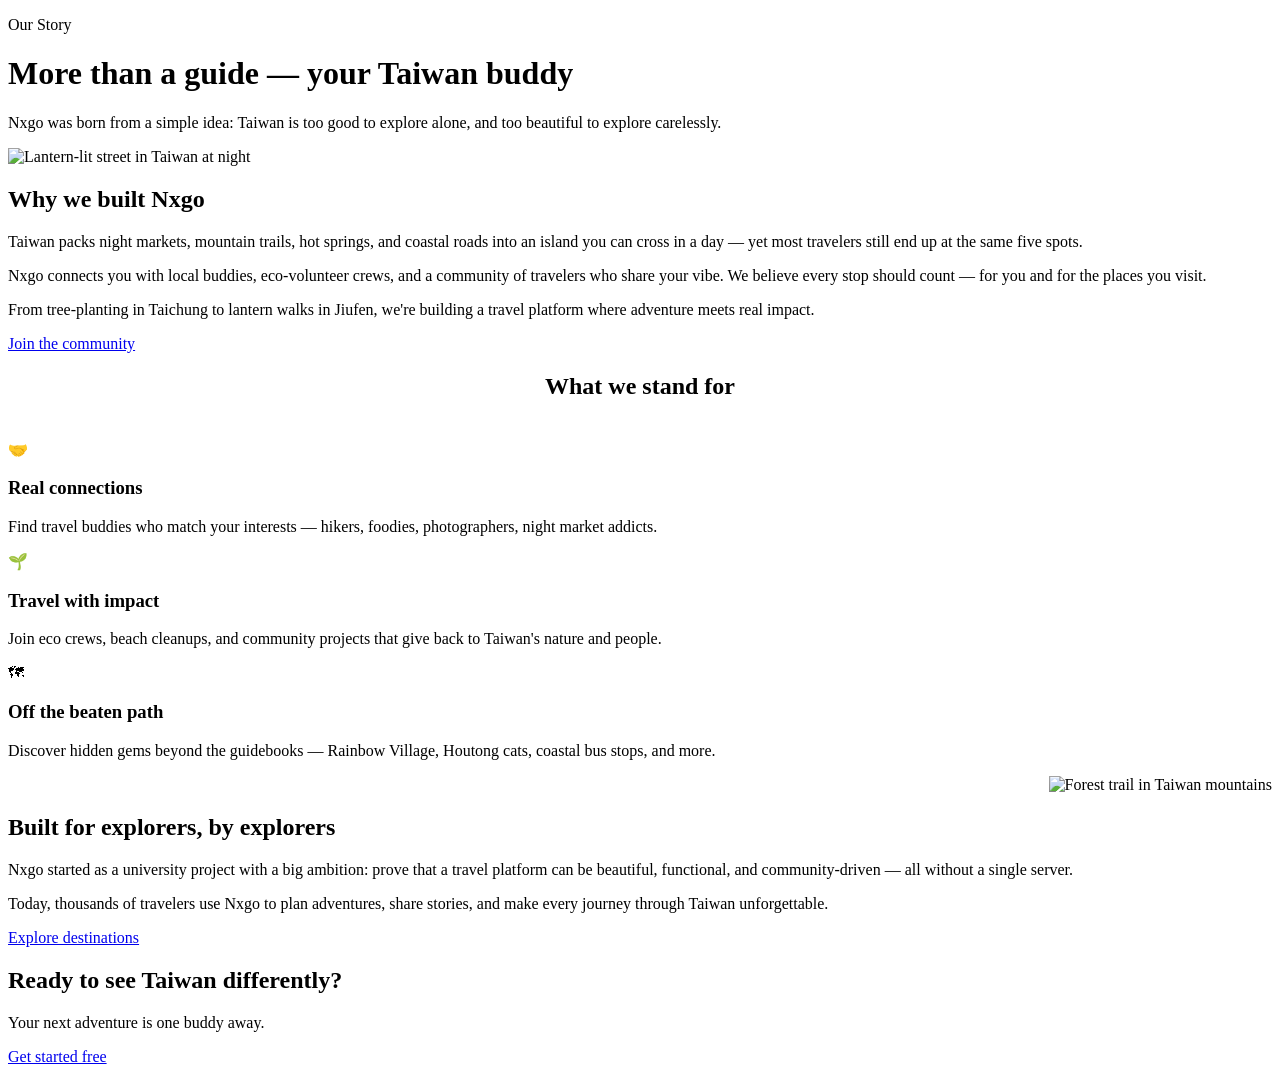
==== about.html @ ff52150d "Add files via upload" ====
<!DOCTYPE html>
<html lang="en">
<head>
  <meta charset="UTF-8">
  <meta name="viewport" content="width=device-width, initial-scale=1.0">
  <title>About — Nxgo</title>
  <link rel="preconnect" href="https://fonts.googleapis.com">
  <link rel="preconnect" href="https://fonts.gstatic.com" crossorigin>
  <link href="https://fonts.googleapis.com/css2?family=Outfit:wght@400;600;700;800&display=swap" rel="stylesheet">
  <link rel="preconnect" href="https://images.unsplash.com">
  <link rel="stylesheet" href="css/style.css">
</head>
<body data-page="about" class="info-page">

  <nav id="navbar"></nav>

  <header class="info-hero about-hero">
    <p class="info-eyebrow">Our Story</p>
    <h1>More than a guide — <span class="accent-gold">your Taiwan buddy</span></h1>
    <p>Nxgo was born from a simple idea: Taiwan is too good to explore alone, and too beautiful to explore carelessly.</p>
  </header>

  <div class="info-body">
    <div class="about-grid">
      <img src="https://images.unsplash.com/photo-1548919973-5cef591cdbc9?auto=format&fit=crop&w=800&q=75" alt="Lantern-lit street in Taiwan at night" loading="lazy" decoding="async">
      <div class="about-text">
        <h2>Why we built Nxgo</h2>
        <p>Taiwan packs night markets, mountain trails, hot springs, and coastal roads into an island you can cross in a day — yet most travelers still end up at the same five spots.</p>
        <p>Nxgo connects you with local buddies, eco-volunteer crews, and a community of travelers who share your vibe. We believe every stop should count — for you and for the places you visit.</p>
        <p>From tree-planting in Taichung to lantern walks in Jiufen, we're building a travel platform where adventure meets real impact.</p>
        <a href="register.html" class="btn btn-teal" style="margin-top:8px">Join the community</a>
      </div>
    </div>

    <h2 class="section-title" style="text-align:center;margin-bottom:40px">What we stand for</h2>
    <div class="values-row">
      <div class="value-card">
        <div class="value-icon">🤝</div>
        <h3>Real connections</h3>
        <p>Find travel buddies who match your interests — hikers, foodies, photographers, night market addicts.</p>
      </div>
      <div class="value-card">
        <div class="value-icon">🌱</div>
        <h3>Travel with impact</h3>
        <p>Join eco crews, beach cleanups, and community projects that give back to Taiwan's nature and people.</p>
      </div>
      <div class="value-card">
        <div class="value-icon">🗺</div>
        <h3>Off the beaten path</h3>
        <p>Discover hidden gems beyond the guidebooks — Rainbow Village, Houtong cats, coastal bus stops, and more.</p>
      </div>
    </div>

    <div class="about-grid" style="direction:rtl">
      <img src="https://images.unsplash.com/photo-1441974231531-c6227db76b6e?auto=format&fit=crop&w=800&q=75" alt="Forest trail in Taiwan mountains" loading="lazy" decoding="async" style="direction:ltr">
      <div class="about-text" style="direction:ltr">
        <h2>Built for explorers, by explorers</h2>
        <p>Nxgo started as a university project with a big ambition: prove that a travel platform can be beautiful, functional, and community-driven — all without a single server.</p>
        <p>Today, thousands of travelers use Nxgo to plan adventures, share stories, and make every journey through Taiwan unforgettable.</p>
        <a href="destinations.html" class="btn btn-gold btn-sm">Explore destinations</a>
      </div>
    </div>

    <div class="info-cta">
      <h2>Ready to see Taiwan differently?</h2>
      <p>Your next adventure is one buddy away.</p>
      <a href="register.html" class="btn btn-teal">Get started free</a>
    </div>
  </div>

  <footer id="footer"></footer>

  <script src="js/packages-extra.js"></script>
  <script src="js/seed.js"></script>
  <script src="js/images.js"></script>
  <script src="js/migrate.js"></script>
  <script src="js/data.js"></script>
  <script src="js/auth.js"></script>
  <script src="js/engage.js"></script>
  <script src="js/app.js"></script>
  <script>document.addEventListener('DOMContentLoaded', () => NxgoApp.initPage('about', 'about'));</script>
</body>
</html>
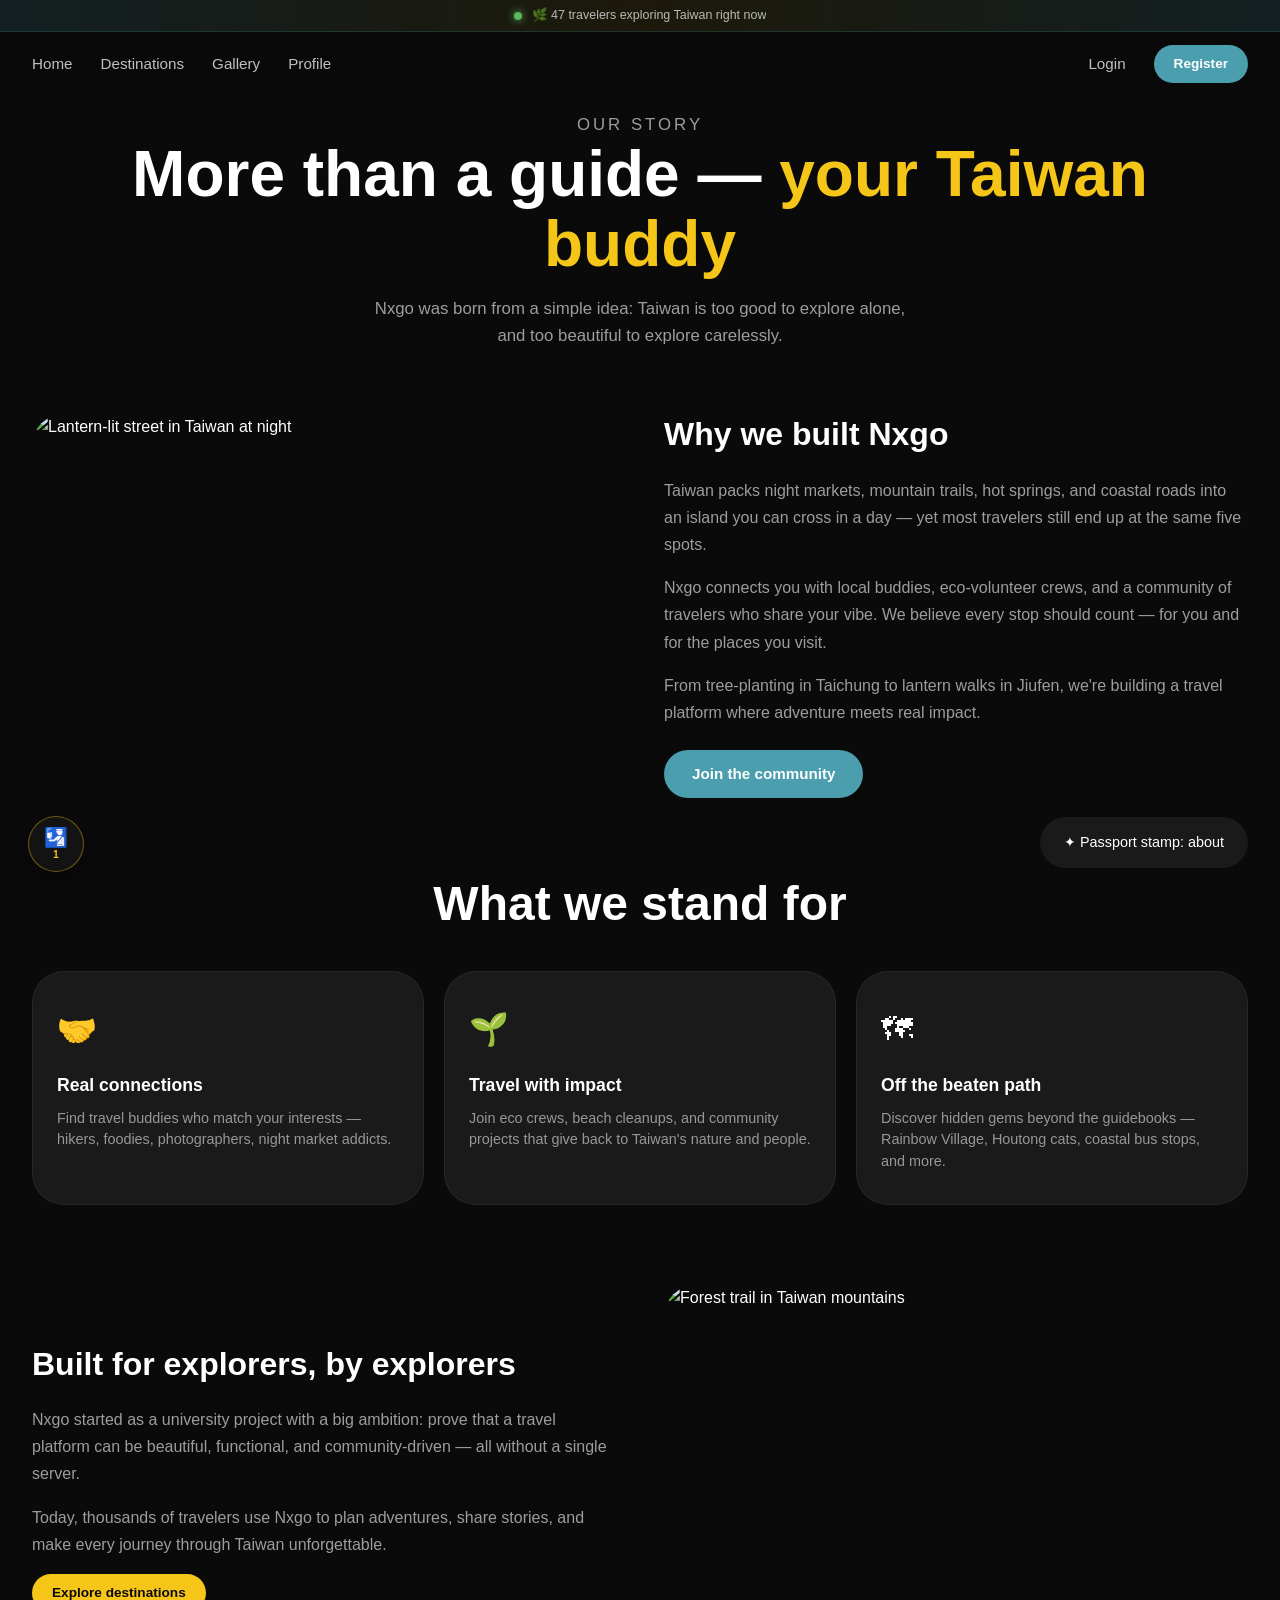
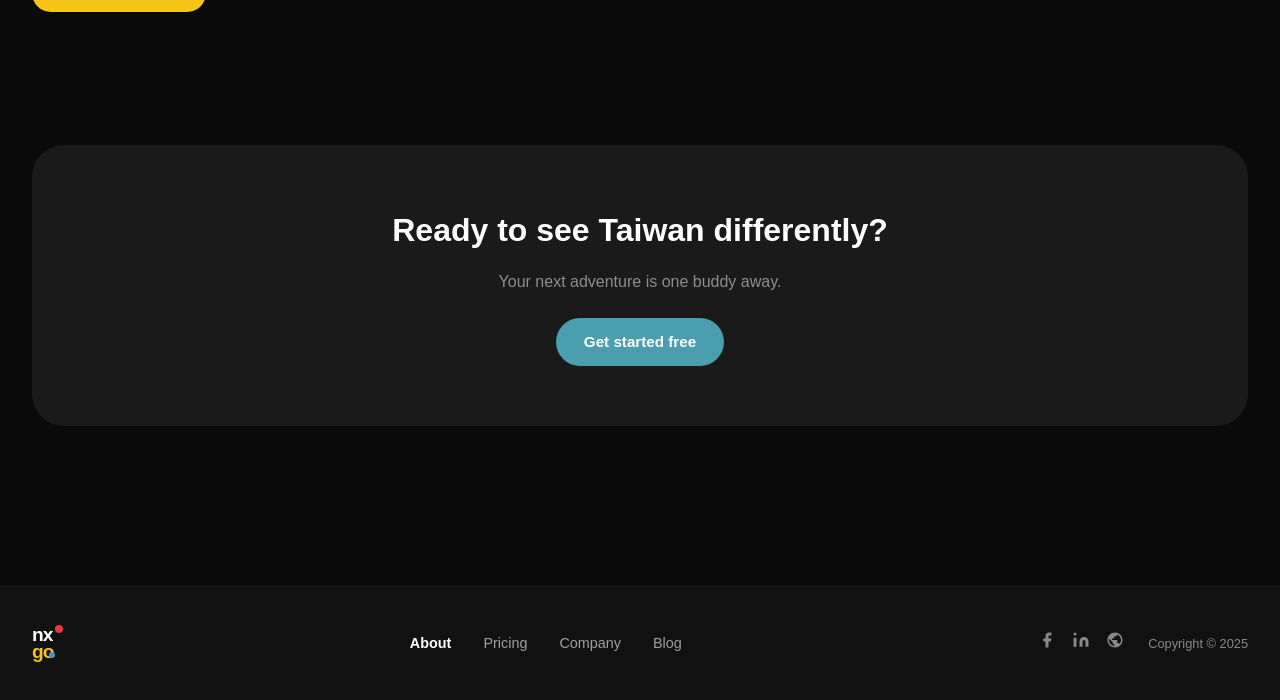
==== commit 22313d58: "Update about.html" ====
--- a/about.html
+++ b/about.html
@@ -8,7 +8,7 @@
   <link rel="preconnect" href="https://fonts.gstatic.com" crossorigin>
   <link href="https://fonts.googleapis.com/css2?family=Outfit:wght@400;600;700;800&display=swap" rel="stylesheet">
   <link rel="preconnect" href="https://images.unsplash.com">
-  <link rel="stylesheet" href="css/style.css">
+  <link rel="stylesheet" href="style.css">
 </head>
 <body data-page="about" class="info-page">
 
@@ -70,14 +70,14 @@
 
   <footer id="footer"></footer>
 
-  <script src="js/packages-extra.js"></script>
-  <script src="js/seed.js"></script>
-  <script src="js/images.js"></script>
-  <script src="js/migrate.js"></script>
-  <script src="js/data.js"></script>
-  <script src="js/auth.js"></script>
-  <script src="js/engage.js"></script>
-  <script src="js/app.js"></script>
+  <script src="packages-extra.js"></script>
+  <script src="seed.js"></script>
+  <script src="images.js"></script>
+  <script src="migrate.js"></script>
+  <script src="data.js"></script>
+  <script src="auth.js"></script>
+  <script src="engage.js"></script>
+  <script src="app.js"></script>
   <script>document.addEventListener('DOMContentLoaded', () => NxgoApp.initPage('about', 'about'));</script>
 </body>
 </html>
--- a/style.css
+++ b/style.css
@@ -0,0 +1,1703 @@
+/* ============================================================
+   Nxgo — "Your Taiwan Buddy" — Global Styles
+   ============================================================ */
+
+*, *::before, *::after { box-sizing: border-box; margin: 0; padding: 0; }
+
+:root {
+  --black: #0a0a0a;
+  --dark: #111111;
+  --dark-card: #1a1a1a;
+  --dark-card-2: #222222;
+  --grey: #d9d9d9;
+  --grey-text: #555;
+  --white: #ffffff;
+  --teal: #4a9ead;
+  --teal-dark: #3a7d8c;
+  --teal-light: #6bb8c7;
+  --gold: #f5c518;
+  --gold-bright: #ffd700;
+  --red: #e63946;
+  --blue-dot: #4a90d9;
+  --radius-pill: 999px;
+  --radius-card: 32px;
+  --radius-img: 28px;
+  --font: 'Outfit', sans-serif;
+  --nav-h: 64px;
+  --transition: 0.3s cubic-bezier(0.4, 0, 0.2, 1);
+}
+
+html { scroll-behavior: smooth; }
+body { font-family: var(--font); background: var(--black); color: var(--white); line-height: 1.6; overflow-x: hidden; }
+a { color: inherit; text-decoration: none; }
+img { display: block; max-width: 100%; height: auto; }
+button, input, select, textarea { font-family: var(--font); }
+
+/* Logo */
+.nxgo-logo { display: inline-flex; flex-direction: column; line-height: 0.85; font-weight: 800; letter-spacing: -1px; }
+.logo-nx { font-size: 1.6rem; color: var(--white); position: relative; }
+.logo-go { font-size: 1.6rem; color: var(--gold); position: relative; }
+.logo-dot-red { display: inline-block; width: 8px; height: 8px; background: var(--red); border-radius: 50%; position: absolute; top: -2px; right: -10px; }
+.logo-dot-blue { display: inline-block; width: 6px; height: 6px; background: var(--blue-dot); border-radius: 50%; position: absolute; bottom: 2px; right: -2px; }
+.nxgo-logo.hero-logo .logo-nx, .nxgo-logo.hero-logo .logo-go { font-size: 3rem; }
+.nxgo-logo.footer-logo .logo-nx, .nxgo-logo.footer-logo .logo-go { font-size: 1.2rem; }
+
+/* Buttons */
+.btn { display: inline-flex; align-items: center; justify-content: center; gap: 8px; padding: 12px 28px; border: none; border-radius: var(--radius-pill); font-weight: 600; font-size: 0.95rem; cursor: pointer; transition: transform var(--transition), opacity var(--transition), background var(--transition); }
+.btn:hover { transform: translateY(-2px); }
+.btn-teal { background: var(--teal); color: var(--white); }
+.btn-teal:hover { background: var(--teal-light); }
+.btn-white { background: var(--white); color: var(--teal-dark); }
+.btn-gold { background: var(--gold); color: var(--black); }
+.btn-red { background: var(--red); color: var(--white); }
+.btn-ghost { background: transparent; color: var(--white); border: 1px solid rgba(255,255,255,0.3); }
+.btn-sm { padding: 8px 20px; font-size: 0.85rem; }
+.btn-danger { background: #c0392b; color: var(--white); padding: 6px 14px; font-size: 0.8rem; }
+
+/* Navbar */
+#navbar { position: fixed; top: 0; left: 0; right: 0; z-index: 1000; height: var(--nav-h); background: rgba(10,10,10,0.92); }
+@supports (backdrop-filter: blur(8px)) {
+  #navbar { background: rgba(10,10,10,0.75); backdrop-filter: blur(8px); }
+}
+.nav-inner { max-width: 1280px; margin: 0 auto; padding: 0 32px; height: 100%; display: flex; align-items: center; justify-content: space-between; }
+.nav-left, .nav-right { display: flex; align-items: center; gap: 28px; }
+.nav-link { font-size: 0.95rem; font-weight: 500; color: rgba(255,255,255,0.75); transition: color var(--transition); }
+.nav-link:hover, .nav-link.active { color: var(--white); font-weight: 600; }
+.nav-user { font-size: 0.85rem; color: var(--teal-light); }
+
+/* Footer */
+#footer { background: var(--dark); border-top: 1px solid rgba(255,255,255,0.06); padding: 40px 32px; margin-top: 80px; }
+.footer-inner { max-width: 1280px; margin: 0 auto; display: flex; align-items: center; justify-content: space-between; flex-wrap: wrap; gap: 24px; }
+.footer-links { display: flex; gap: 32px; }
+.footer-links a { font-size: 0.9rem; color: rgba(255,255,255,0.6); transition: color var(--transition); }
+.footer-links a:hover, .footer-links a.active { color: var(--white); }
+.footer-links a.active { font-weight: 600; }
+.footer-social { display: flex; align-items: center; gap: 16px; color: rgba(255,255,255,0.5); }
+.footer-copy { font-size: 0.8rem; margin-left: 8px; }
+
+.section { padding: 80px 32px; content-visibility: auto; contain-intrinsic-size: auto 500px; }
+.section-inner { max-width: 1280px; margin: 0 auto; }
+.section-title { font-size: clamp(2rem, 4vw, 3rem); font-weight: 800; line-height: 1.1; margin-bottom: 12px; }
+.section-sub { font-size: 1rem; color: rgba(255,255,255,0.55); margin-bottom: 40px; }
+.accent-gold { color: var(--gold); }
+.accent-teal { color: var(--teal); }
+
+.toast { position: fixed; bottom: 32px; right: 32px; padding: 14px 24px; border-radius: var(--radius-pill); background: var(--dark-card); color: var(--white); font-size: 0.9rem; z-index: 9999; opacity: 0; transform: translateY(20px); transition: all 0.4s ease; }
+.toast.show { opacity: 1; transform: translateY(0); }
+.toast-success { border-left: 4px solid #5cb85c; }
+.toast-error { border-left: 4px solid var(--red); }
+
+/* HOME */
+.hero-home { position: relative; min-height: 100vh; display: flex; flex-direction: column; align-items: center; justify-content: center; text-align: center; padding: calc(var(--nav-h) + 40px) 32px 80px; overflow: hidden; }
+.hero-home::before { content: ''; position: absolute; inset: 0; background: url('https://images.unsplash.com/photo-1528164344705-47542687000d?auto=format&fit=crop&w=1400&q=75') center/cover no-repeat; z-index: 0; }
+.hero-home::after { content: ''; position: absolute; inset: 0; background: linear-gradient(to bottom, rgba(0,0,0,0.5), rgba(0,0,0,0.75)); z-index: 1; }
+.hero-home > * { position: relative; z-index: 2; }
+.hero-home h1 { font-size: clamp(2.5rem, 6vw, 4.5rem); font-weight: 800; margin-bottom: 12px; }
+.hero-home .hero-tagline { font-size: 1rem; color: rgba(255,255,255,0.65); margin-bottom: 40px; max-width: 480px; }
+.search-bar { display: flex; align-items: center; background: var(--white); border-radius: var(--radius-pill); padding: 6px 6px 6px 24px; max-width: 520px; width: 100%; box-shadow: 0 8px 32px rgba(0,0,0,0.3); }
+.search-bar input { flex: 1; border: none; outline: none; font-size: 1rem; color: var(--black); background: transparent; }
+.search-bar button { background: var(--teal); color: var(--white); border: none; border-radius: var(--radius-pill); padding: 12px 20px; cursor: pointer; }
+
+.discovery-label { font-size: 0.75rem; text-transform: uppercase; letter-spacing: 2px; color: var(--teal-light); margin-bottom: 8px; }
+.discovery-grid { display: grid; grid-template-columns: repeat(4, 1fr); gap: 20px; }
+.discovery-card { background: var(--dark-card); border-radius: var(--radius-card); padding: 28px 24px; display: flex; flex-direction: column; gap: 16px; transition: transform var(--transition); cursor: pointer; position: relative; }
+.discovery-card:hover { transform: translateY(-4px); background: var(--dark-card-2); }
+.discovery-card .card-label { font-weight: 600; font-size: 0.95rem; }
+.discovery-card .card-arrow { position: absolute; top: 20px; right: 20px; opacity: 0.4; }
+
+.dest-grid { display: grid; grid-template-columns: repeat(12, 1fr); grid-auto-rows: 180px; gap: 16px; }
+.dest-card { position: relative; border-radius: var(--radius-img); overflow: hidden; cursor: pointer; transition: transform var(--transition); contain: layout style paint; }
+.dest-card:hover { transform: translateY(-4px); }
+.dest-card img { width: 100%; height: 100%; object-fit: cover; }
+.dest-card .dest-overlay { position: absolute; inset: 0; background: linear-gradient(to top, rgba(0,0,0,0.7), transparent 60%); display: flex; align-items: flex-end; padding: 20px; }
+.dest-card .dest-name { font-weight: 700; font-size: 1.1rem; }
+.dest-card:nth-child(1) { grid-column: span 3; grid-row: span 2; }
+.dest-card:nth-child(2) { grid-column: span 5; grid-row: span 1; }
+.dest-card:nth-child(3) { grid-column: span 4; grid-row: span 3; }
+.dest-card:nth-child(4) { grid-column: span 4; grid-row: span 1; }
+.dest-card:nth-child(5) { grid-column: span 3; grid-row: span 2; }
+.dest-card:nth-child(6) { grid-column: span 5; grid-row: span 2; }
+
+.interest-pills { display: flex; flex-wrap: wrap; gap: 12px; }
+.interest-pill { display: inline-flex; align-items: center; gap: 8px; padding: 10px 22px; background: var(--white); color: var(--black); border-radius: var(--radius-pill); font-size: 0.85rem; font-weight: 500; cursor: pointer; transition: transform var(--transition), background var(--transition); border: none; }
+.interest-pill:hover, .interest-pill.active { background: var(--gold); transform: translateY(-2px); }
+
+.cta-mid { text-align: center; }
+.cta-mid .cta-image { border-radius: var(--radius-card); overflow: hidden; position: relative; margin: 32px 0; }
+.cta-mid .cta-image img { width: 100%; height: 400px; object-fit: cover; }
+.cta-mid .cta-image .btn { position: absolute; top: 50%; left: 50%; transform: translate(-50%, -50%); }
+.cta-bottom { display: flex; align-items: center; justify-content: space-between; background: var(--dark-card); border-radius: var(--radius-card); padding: 48px 56px; gap: 32px; }
+
+/* DESTINATIONS */
+.hero-dest { position: relative; min-height: 70vh; display: flex; align-items: flex-end; padding: calc(var(--nav-h) + 40px) 32px 60px; }
+.hero-dest::before { content: ''; position: absolute; inset: 0; background: url('https://images.unsplash.com/photo-1542601906990-b4d3fb778b09?auto=format&fit=crop&w=1400&q=75') center/cover no-repeat; z-index: 0; }
+.hero-dest::after { content: ''; position: absolute; inset: 0; background: linear-gradient(to top, rgba(0,0,0,0.85), rgba(0,0,0,0.3)); z-index: 1; }
+.hero-dest-content { position: relative; z-index: 2; max-width: 1280px; margin: 0 auto; width: 100%; }
+.hero-dest h1 { font-size: clamp(2.5rem, 5vw, 4rem); font-weight: 800; line-height: 1.1; max-width: 700px; margin-bottom: 24px; }
+.hero-dest-actions { display: flex; gap: 20px; align-items: center; }
+
+.activity-row { display: grid; grid-template-columns: repeat(4, 1fr); gap: 16px; margin-top: -60px; position: relative; z-index: 3; padding: 0 32px; max-width: 1280px; margin-left: auto; margin-right: auto; }
+.activity-card { position: relative; border-radius: var(--radius-img); overflow: hidden; height: 320px; cursor: pointer; transition: transform var(--transition); }
+.activity-card:hover { transform: translateY(-6px); }
+.activity-card img { width: 100%; height: 100%; object-fit: cover; }
+.activity-card .activity-text { position: absolute; bottom: 0; left: 0; right: 0; padding: 24px 20px; background: linear-gradient(to top, rgba(0,0,0,0.85), transparent); }
+.activity-card .activity-text h3 { font-size: 1rem; font-weight: 700; margin-bottom: 6px; }
+.activity-card .activity-text p { font-size: 0.8rem; color: rgba(255,255,255,0.75); }
+
+.discovery-taichung { display: grid; grid-template-columns: 1fr 1.2fr; gap: 48px; align-items: center; }
+.location-pin { display: flex; align-items: center; gap: 8px; font-size: 0.85rem; color: rgba(255,255,255,0.6); margin-bottom: 8px; }
+.taichung-collage { position: relative; height: 420px; }
+.taichung-collage img { border-radius: var(--radius-img); object-fit: cover; position: absolute; }
+.taichung-collage .main-img { width: 55%; height: 100%; right: 0; top: 0; }
+.taichung-collage .side-1 { width: 38%; height: 48%; left: 0; top: 0; }
+.taichung-collage .side-2 { width: 38%; height: 48%; left: 0; bottom: 0; }
+
+.stats-section { display: grid; grid-template-columns: 1fr 1fr; gap: 48px; align-items: center; }
+.stats-image img { border-radius: var(--radius-card); width: 100%; height: 400px; object-fit: cover; }
+.stats-numbers { display: flex; gap: 48px; margin-bottom: 32px; }
+.stat-block .stat-num { font-size: clamp(2.5rem, 4vw, 3.5rem); font-weight: 800; color: var(--gold); line-height: 1; }
+.stat-block .stat-label { font-size: 0.9rem; color: rgba(255,255,255,0.6); margin-top: 4px; }
+.stats-text h3 { font-size: 1.8rem; font-weight: 700; margin-bottom: 12px; }
+.stats-text .highlight { color: var(--gold); font-weight: 600; }
+
+.manage-panel { background: var(--dark-card); border-radius: var(--radius-card); padding: 40px; margin-top: 40px; }
+
+/* ── Adventure Hub (Search + CRUD) ── */
+.hub-section { padding-top: 40px; }
+.adventure-hub { position: relative; }
+
+.hub-header { margin-bottom: 36px; }
+.hub-eyebrow {
+  font-size: 0.75rem;
+  text-transform: uppercase;
+  letter-spacing: 3px;
+  color: var(--teal-light);
+  margin-bottom: 12px;
+}
+.hub-title { font-size: clamp(2rem, 4vw, 3rem); font-weight: 800; line-height: 1.1; margin-bottom: 8px; }
+.hub-sub { color: rgba(255,255,255,0.5); font-size: 1rem; }
+
+.hub-search-wrap { position: relative; margin-bottom: 32px; max-width: 720px; }
+.hub-search-glow {
+  position: absolute;
+  inset: -2px;
+  border-radius: var(--radius-pill);
+  background: linear-gradient(135deg, var(--teal), var(--gold), var(--teal));
+  opacity: 0.45;
+  filter: blur(8px);
+  z-index: 0;
+}
+.hub-search {
+  position: relative;
+  z-index: 1;
+  display: flex;
+  align-items: center;
+  gap: 12px;
+  background: rgba(20,20,20,0.9);
+  border: 1px solid rgba(74,158,173,0.35);
+  border-radius: var(--radius-pill);
+  padding: 8px 8px 8px 24px;
+}
+.hub-search-icon { color: var(--teal-light); flex-shrink: 0; opacity: 0.7; }
+.hub-search input {
+  flex: 1;
+  border: none;
+  outline: none;
+  background: transparent;
+  color: var(--white);
+  font-size: 1rem;
+}
+.hub-search input::placeholder { color: rgba(255,255,255,0.35); }
+.hub-search-btn {
+  background: linear-gradient(135deg, var(--teal), #3d8a98);
+  color: var(--white);
+  border: none;
+  border-radius: var(--radius-pill);
+  padding: 12px 28px;
+  font-weight: 700;
+  font-size: 0.9rem;
+  cursor: pointer;
+  transition: transform var(--transition), box-shadow var(--transition);
+  letter-spacing: 0.5px;
+}
+.hub-search-btn:hover {
+  transform: translateY(-1px);
+  box-shadow: 0 4px 20px rgba(74,158,173,0.4);
+}
+
+.hub-filters { margin-bottom: 36px; }
+.filter-group { margin-bottom: 16px; }
+.filter-label {
+  display: block;
+  font-size: 0.7rem;
+  text-transform: uppercase;
+  letter-spacing: 2px;
+  color: rgba(255,255,255,0.35);
+  margin-bottom: 10px;
+}
+.filter-chips { display: flex; flex-wrap: wrap; gap: 8px; }
+.filter-chips-scroll { flex-wrap: nowrap; overflow-x: auto; padding-bottom: 4px; scrollbar-width: none; }
+.filter-chips-scroll::-webkit-scrollbar { display: none; }
+.filter-chip {
+  padding: 8px 18px;
+  border-radius: var(--radius-pill);
+  border: 1px solid rgba(255,255,255,0.12);
+  background: rgba(255,255,255,0.04);
+  color: rgba(255,255,255,0.7);
+  font-size: 0.85rem;
+  font-weight: 500;
+  cursor: pointer;
+  transition: all var(--transition);
+  white-space: nowrap;
+  font-family: var(--font);
+}
+.filter-chip:hover { border-color: var(--teal); color: var(--white); background: rgba(74,158,173,0.12); }
+.filter-chip.active {
+  background: var(--teal);
+  border-color: var(--teal);
+  color: var(--white);
+  box-shadow: 0 0 16px rgba(74,158,173,0.35);
+}
+
+.hub-results-head {
+  display: flex;
+  align-items: center;
+  justify-content: space-between;
+  flex-wrap: wrap;
+  gap: 16px;
+  margin-bottom: 24px;
+}
+.hub-results-count { font-size: 0.9rem; color: rgba(255,255,255,0.45); }
+.hub-launch-btn {
+  display: inline-flex;
+  align-items: center;
+  gap: 8px;
+  padding: 10px 22px;
+  border-radius: var(--radius-pill);
+  border: 1px dashed rgba(245,197,24,0.5);
+  background: rgba(245,197,24,0.08);
+  color: var(--gold);
+  font-weight: 600;
+  font-size: 0.85rem;
+  cursor: pointer;
+  transition: all var(--transition);
+  font-family: var(--font);
+}
+.hub-launch-btn:hover { background: rgba(245,197,24,0.18); border-style: solid; }
+.launch-icon { font-size: 1.1rem; line-height: 1; }
+
+.hub-form-panel {
+  margin-bottom: 32px;
+  border-radius: var(--radius-card);
+  border: 1px solid rgba(74,158,173,0.2);
+  background: linear-gradient(160deg, rgba(74,158,173,0.08) 0%, rgba(20,20,20,0.6) 60%);
+  overflow: hidden;
+}
+.hub-form-inner { padding: 32px; }
+.hub-form-title { font-size: 1.2rem; font-weight: 700; margin-bottom: 24px; color: var(--teal-light); }
+.hub-form-grid {
+  display: grid;
+  grid-template-columns: 1fr 1fr;
+  gap: 16px;
+}
+.hub-field { display: flex; flex-direction: column; gap: 6px; }
+.hub-field-wide { grid-column: 1 / -1; }
+.hub-field label { font-size: 0.78rem; color: rgba(255,255,255,0.45); font-weight: 500; }
+.hub-field input,
+.hub-field select,
+.hub-field textarea {
+  padding: 12px 16px;
+  border-radius: 14px;
+  border: 1px solid rgba(255,255,255,0.1);
+  background: rgba(0,0,0,0.35);
+  color: var(--white);
+  font-size: 0.9rem;
+  outline: none;
+  transition: border-color var(--transition);
+  font-family: var(--font);
+}
+.hub-field input:focus,
+.hub-field select:focus,
+.hub-field textarea:focus { border-color: var(--teal); }
+.hub-field textarea { resize: vertical; min-height: 90px; }
+.hub-form-preview {
+  margin-top: 20px;
+  position: relative;
+  border-radius: 20px;
+  overflow: hidden;
+  max-width: 280px;
+}
+.hub-form-preview img { width: 100%; height: 160px; object-fit: cover; display: block; }
+.preview-label {
+  position: absolute;
+  bottom: 8px;
+  left: 8px;
+  font-size: 0.7rem;
+  background: rgba(0,0,0,0.65);
+  padding: 4px 10px;
+  border-radius: var(--radius-pill);
+  color: var(--teal-light);
+}
+.hub-form-actions { display: flex; gap: 12px; margin-top: 24px; flex-wrap: wrap; }
+
+.adventure-grid {
+  display: grid;
+  grid-template-columns: repeat(auto-fill, minmax(300px, 1fr));
+  gap: 24px;
+}
+.adventure-card {
+  --card-accent: var(--teal);
+  border-radius: 24px;
+  overflow: hidden;
+  background: var(--dark-card);
+  border: 1px solid rgba(255,255,255,0.06);
+  transition: transform var(--transition), box-shadow var(--transition);
+  animation: cardIn 0.45s ease both;
+  animation-delay: var(--card-delay, 0s);
+}
+@keyframes cardIn {
+  from { opacity: 0; transform: translateY(16px); }
+  to { opacity: 1; transform: translateY(0); }
+}
+.adventure-card:hover {
+  transform: translateY(-6px);
+  box-shadow: 0 12px 40px rgba(0,0,0,0.4), 0 0 0 1px var(--card-accent);
+}
+.adventure-card-img { position: relative; height: 200px; overflow: hidden; }
+.adventure-card-img img {
+  width: 100%;
+  height: 100%;
+  object-fit: cover;
+  transition: transform 0.5s ease;
+}
+.adventure-card:hover .adventure-card-img img { transform: scale(1.06); }
+.adventure-card-badge {
+  position: absolute;
+  top: 14px;
+  left: 14px;
+  padding: 5px 14px;
+  border-radius: var(--radius-pill);
+  background: var(--card-accent);
+  color: var(--black);
+  font-size: 0.72rem;
+  font-weight: 700;
+  text-transform: uppercase;
+  letter-spacing: 0.5px;
+}
+.adventure-card-loc {
+  position: absolute;
+  bottom: 14px;
+  left: 14px;
+  font-size: 0.82rem;
+  font-weight: 600;
+  color: var(--white);
+  text-shadow: 0 1px 6px rgba(0,0,0,0.8);
+}
+.adventure-card-body { padding: 20px; }
+.adventure-card-body h4 { font-size: 1.05rem; font-weight: 700; margin-bottom: 8px; line-height: 1.3; }
+.adventure-card-body p {
+  font-size: 0.85rem;
+  color: rgba(255,255,255,0.55);
+  line-height: 1.5;
+  margin-bottom: 12px;
+  display: -webkit-box;
+  -webkit-line-clamp: 2;
+  -webkit-box-orient: vertical;
+  overflow: hidden;
+}
+.adventure-tags { display: flex; flex-wrap: wrap; gap: 6px; margin-bottom: 14px; }
+.adventure-tag {
+  font-size: 0.68rem;
+  padding: 4px 10px;
+  border-radius: var(--radius-pill);
+  background: rgba(255,255,255,0.07);
+  color: rgba(255,255,255,0.55);
+  border: 1px solid rgba(255,255,255,0.08);
+}
+.adventure-card-foot {
+  display: flex;
+  justify-content: space-between;
+  align-items: center;
+  margin-bottom: 14px;
+  font-size: 0.78rem;
+}
+.adventure-date { color: rgba(255,255,255,0.35); }
+.adventure-status { font-weight: 600; }
+.adventure-status.active { color: #5cb85c; }
+.adventure-status.inactive { color: rgba(255,255,255,0.3); }
+.adventure-card-actions { display: flex; gap: 8px; }
+.adventure-btn {
+  flex: 1;
+  padding: 8px;
+  border-radius: 12px;
+  border: 1px solid rgba(74,158,173,0.3);
+  background: rgba(74,158,173,0.1);
+  color: var(--teal-light);
+  font-size: 0.8rem;
+  font-weight: 600;
+  cursor: pointer;
+  transition: all var(--transition);
+  font-family: var(--font);
+}
+.adventure-btn:hover { background: var(--teal); color: var(--white); border-color: var(--teal); }
+.adventure-btn-danger { border-color: rgba(232,93,74,0.3); background: rgba(232,93,74,0.08); color: #e85d4a; }
+.adventure-btn-danger:hover { background: #e85d4a; color: var(--white); border-color: #e85d4a; }
+
+.hub-empty {
+  text-align: center;
+  padding: 64px 24px;
+  border-radius: var(--radius-card);
+  border: 1px dashed rgba(255,255,255,0.1);
+  background: rgba(255,255,255,0.02);
+}
+.hub-empty-icon { font-size: 2.5rem; margin-bottom: 16px; }
+.hub-empty h4 { font-size: 1.2rem; margin-bottom: 8px; color: rgba(255,255,255,0.7); }
+.hub-empty p { color: rgba(255,255,255,0.4); font-size: 0.9rem; }
+
+.sr-only {
+  position: absolute;
+  width: 1px; height: 1px;
+  padding: 0; margin: -1px;
+  overflow: hidden;
+  clip: rect(0,0,0,0);
+  border: 0;
+}
+
+/* legacy — kept for compat */
+.search-filters { display: flex; flex-wrap: wrap; gap: 12px; margin-bottom: 24px; }
+.crud-form { display: grid; grid-template-columns: 1fr 1fr; gap: 16px; }
+.results-grid { display: grid; grid-template-columns: repeat(auto-fill, minmax(300px, 1fr)); gap: 20px; }
+.result-card { background: var(--dark-card-2); border-radius: 20px; overflow: hidden; }
+.no-results { text-align: center; padding: 60px 20px; color: rgba(255,255,255,0.4); }
+
+/* GALLERY */
+.gallery-hero { text-align: center; padding: calc(var(--nav-h) + 60px) 32px 40px; }
+
+.gallery-carousel-wrap {
+  position: relative;
+  max-width: 720px;
+  margin: 0 auto 48px;
+}
+.gallery-carousel {
+  position: relative;
+  height: 300px;
+  overflow: hidden;
+  border-radius: var(--radius-card);
+}
+.carousel-slide {
+  position: absolute;
+  inset: 0;
+  opacity: 0;
+  transform: scale(0.92);
+  transition: opacity 0.6s ease, transform 0.6s ease;
+  cursor: pointer;
+  border-radius: var(--radius-card);
+  overflow: hidden;
+}
+.carousel-slide.active {
+  opacity: 1;
+  transform: scale(1);
+  z-index: 2;
+}
+.carousel-slide img {
+  width: 100%;
+  height: 100%;
+  object-fit: cover;
+  display: block;
+}
+.carousel-slide-cap {
+  position: absolute;
+  bottom: 0;
+  left: 0;
+  right: 0;
+  padding: 40px 24px 20px;
+  background: linear-gradient(to top, rgba(0,0,0,0.8), transparent);
+  font-size: 0.95rem;
+  font-weight: 600;
+  text-align: left;
+  color: var(--white);
+}
+.carousel-arrow {
+  position: absolute;
+  top: 50%;
+  transform: translateY(-50%);
+  z-index: 10;
+  width: 44px;
+  height: 44px;
+  border-radius: 50%;
+  border: 1px solid rgba(255,255,255,0.2);
+  background: rgba(0,0,0,0.5);
+  color: var(--white);
+  font-size: 1.6rem;
+  line-height: 1;
+  cursor: pointer;
+  transition: background var(--transition), transform var(--transition);
+  display: flex;
+  align-items: center;
+  justify-content: center;
+  font-family: var(--font);
+}
+.carousel-arrow:hover { background: var(--teal); border-color: var(--teal); transform: translateY(-50%) scale(1.08); }
+.carousel-arrow-left { left: -22px; }
+.carousel-arrow-right { right: -22px; }
+.carousel-dots {
+  display: flex;
+  justify-content: center;
+  gap: 8px;
+  margin-top: 20px;
+}
+.carousel-dot {
+  width: 8px;
+  height: 8px;
+  border-radius: 50%;
+  border: none;
+  background: rgba(255,255,255,0.25);
+  cursor: pointer;
+  transition: all var(--transition);
+  padding: 0;
+}
+.carousel-dot.active { background: var(--gold); width: 24px; border-radius: 4px; }
+
+.gallery-hero h2 { font-size: clamp(2rem, 4vw, 3rem); font-weight: 800; margin-bottom: 8px; }
+.gallery-sub { color: rgba(255,255,255,0.55); font-size: 1rem; }
+
+.gallery-controls {
+  max-width: 1280px;
+  margin: 0 auto 28px;
+  padding: 0 32px;
+  display: flex;
+  align-items: center;
+  justify-content: space-between;
+  flex-wrap: wrap;
+  gap: 16px;
+}
+.gallery-filters { display: flex; flex-wrap: wrap; gap: 8px; }
+.gallery-filter-chip {
+  padding: 8px 18px;
+  border-radius: var(--radius-pill);
+  border: 1px solid rgba(255,255,255,0.12);
+  background: rgba(255,255,255,0.04);
+  color: rgba(255,255,255,0.65);
+  font-size: 0.85rem;
+  font-weight: 500;
+  cursor: pointer;
+  transition: all var(--transition);
+  font-family: var(--font);
+}
+.gallery-filter-chip:hover { border-color: var(--teal); color: var(--white); }
+.gallery-filter-chip.active {
+  background: var(--teal);
+  border-color: var(--teal);
+  color: var(--white);
+  box-shadow: 0 0 14px rgba(74,158,173,0.35);
+}
+.gallery-shuffle-btn {
+  padding: 8px 20px;
+  border-radius: var(--radius-pill);
+  border: 1px dashed rgba(245,197,24,0.45);
+  background: rgba(245,197,24,0.07);
+  color: var(--gold);
+  font-size: 0.85rem;
+  font-weight: 600;
+  cursor: pointer;
+  transition: all var(--transition);
+  font-family: var(--font);
+  white-space: nowrap;
+}
+.gallery-shuffle-btn:hover { background: rgba(245,197,24,0.15); border-style: solid; }
+
+.gallery-masonry {
+  columns: 4;
+  column-gap: 16px;
+  max-width: 1280px;
+  margin: 0 auto;
+  padding: 0 32px;
+  transition: opacity 0.3s ease;
+}
+.gallery-masonry.shuffling { opacity: 0.3; }
+.gallery-item {
+  display: block;
+  width: 100%;
+  position: relative;
+  border: none;
+  padding: 0;
+  margin-bottom: 16px;
+  break-inside: avoid;
+  border-radius: var(--radius-img);
+  overflow: hidden;
+  cursor: pointer;
+  background: var(--dark-card);
+  font-family: var(--font);
+}
+.gallery-item img {
+  width: 100%;
+  display: block;
+  transition: transform 0.5s ease;
+}
+.gallery-item-overlay {
+  position: absolute;
+  inset: 0;
+  background: linear-gradient(to top, rgba(0,0,0,0.85) 0%, transparent 55%);
+  display: flex;
+  flex-direction: column;
+  justify-content: flex-end;
+  padding: 16px;
+  opacity: 0;
+  transition: opacity var(--transition);
+}
+.gallery-item:hover img { transform: scale(1.06); }
+.gallery-item:hover .gallery-item-overlay { opacity: 1; }
+.gallery-item-tag {
+  font-size: 0.65rem;
+  text-transform: uppercase;
+  letter-spacing: 1.5px;
+  color: var(--gold);
+  margin-bottom: 4px;
+}
+.gallery-item-cap { font-size: 0.85rem; font-weight: 600; color: var(--white); text-align: left; }
+.gallery-item-hint { font-size: 0.7rem; color: rgba(255,255,255,0.45); margin-top: 6px; text-align: left; }
+
+.gallery-scroll-hint {
+  text-align: center;
+  padding: 32px;
+  color: rgba(255,255,255,0.45);
+  font-size: 1.1rem;
+  font-style: italic;
+}
+
+.reveal {
+  opacity: 0;
+  transform: translateY(24px);
+  transition: opacity 0.55s ease, transform 0.55s ease;
+  transition-delay: var(--reveal-delay, 0s);
+}
+.reveal.visible { opacity: 1; transform: translateY(0); }
+
+.quote-grid { display: grid; grid-template-columns: repeat(5, 1fr); gap: 16px; max-width: 1280px; margin: 60px auto 0; padding: 0 32px; }
+.quote-card { border-radius: var(--radius-img); overflow: hidden; aspect-ratio: 1; display: flex; align-items: center; justify-content: center; padding: 20px; text-align: center; font-size: 0.85rem; font-weight: 500; border: none; font-family: var(--font); }
+.quote-card.text-card { background: #c5e8ed; color: var(--dark); }
+.quote-card.quote-img {
+  position: relative;
+  padding: 0;
+  cursor: pointer;
+  background: var(--dark-card);
+  transition: transform var(--transition);
+}
+.quote-card.quote-img:hover { transform: translateY(-4px); }
+.quote-card.quote-img img { width: 100%; height: 100%; object-fit: cover; transition: transform 0.5s ease; }
+.quote-card.quote-img:hover img { transform: scale(1.05); }
+.quote-img-cap {
+  position: absolute;
+  bottom: 10px;
+  left: 10px;
+  right: 10px;
+  font-size: 0.72rem;
+  font-weight: 600;
+  color: var(--white);
+  text-shadow: 0 1px 4px rgba(0,0,0,0.8);
+  text-align: left;
+  opacity: 0;
+  transition: opacity var(--transition);
+}
+.quote-card.quote-img:hover .quote-img-cap { opacity: 1; }
+
+/* Lightbox */
+.gallery-lightbox {
+  position: fixed;
+  inset: 0;
+  z-index: 9000;
+  background: rgba(0,0,0,0.92);
+  display: flex;
+  align-items: center;
+  justify-content: center;
+  backdrop-filter: blur(12px);
+}
+.gallery-lightbox[hidden] { display: none; }
+.lightbox-content {
+  max-width: 90vw;
+  max-height: 85vh;
+  text-align: center;
+}
+.lightbox-content img {
+  max-width: 90vw;
+  max-height: 75vh;
+  border-radius: var(--radius-img);
+  object-fit: contain;
+  box-shadow: 0 20px 60px rgba(0,0,0,0.5);
+}
+.lightbox-caption {
+  margin-top: 16px;
+  font-size: 1rem;
+  font-weight: 600;
+  color: var(--white);
+}
+.lightbox-counter {
+  display: block;
+  margin-top: 8px;
+  font-size: 0.8rem;
+  color: rgba(255,255,255,0.4);
+}
+.lightbox-close {
+  position: absolute;
+  top: 24px;
+  right: 24px;
+  width: 44px;
+  height: 44px;
+  border-radius: 50%;
+  border: 1px solid rgba(255,255,255,0.2);
+  background: rgba(255,255,255,0.08);
+  color: var(--white);
+  font-size: 1.2rem;
+  cursor: pointer;
+  transition: background var(--transition);
+  font-family: var(--font);
+  z-index: 2;
+}
+.lightbox-close:hover { background: var(--red); border-color: var(--red); }
+.lightbox-nav {
+  position: absolute;
+  top: 50%;
+  transform: translateY(-50%);
+  width: 52px;
+  height: 52px;
+  border-radius: 50%;
+  border: 1px solid rgba(255,255,255,0.15);
+  background: rgba(255,255,255,0.06);
+  color: var(--white);
+  font-size: 2rem;
+  line-height: 1;
+  cursor: pointer;
+  transition: background var(--transition);
+  font-family: var(--font);
+  display: flex;
+  align-items: center;
+  justify-content: center;
+}
+.lightbox-nav:hover { background: var(--teal); border-color: var(--teal); }
+.lightbox-prev { left: 24px; }
+.lightbox-next { right: 24px; }
+
+/* ── Info pages (About, Pricing, Company, Blog) ── */
+.info-page { padding-top: var(--nav-h); min-height: 100vh; }
+.info-hero {
+  position: relative;
+  padding: 80px 32px 60px;
+  text-align: center;
+  overflow: hidden;
+}
+.info-hero::before {
+  content: '';
+  position: absolute;
+  inset: 0;
+  background: center/cover no-repeat;
+  opacity: 0.35;
+  z-index: 0;
+}
+.info-hero::after {
+  content: '';
+  position: absolute;
+  inset: 0;
+  background: linear-gradient(to bottom, rgba(10,10,10,0.3), var(--black));
+  z-index: 1;
+}
+.info-hero > * { position: relative; z-index: 2; }
+.info-hero.about-hero::before { background-image: url('https://images.unsplash.com/photo-1528164344705-47542687000d?auto=format&fit=crop&w=1400&q=75'); }
+.info-hero.pricing-hero::before { background-image: url('https://images.unsplash.com/photo-1474181487882-5abf3f0ba6c2?auto=format&fit=crop&w=1400&q=75'); }
+.info-hero.company-hero::before { background-image: url('https://images.unsplash.com/photo-1542601906990-b4d3fb778b09?auto=format&fit=crop&w=1400&q=75'); }
+.info-hero.blog-hero::before { background-image: url('https://images.unsplash.com/photo-1559339352-11d035aa65de?auto=format&fit=crop&w=1400&q=75'); }
+.info-eyebrow {
+  font-size: 0.75rem;
+  text-transform: uppercase;
+  letter-spacing: 3px;
+  color: var(--teal-light);
+  margin-bottom: 16px;
+}
+.info-hero h1 {
+  font-size: clamp(2.5rem, 5vw, 4rem);
+  font-weight: 800;
+  line-height: 1.1;
+  margin-bottom: 16px;
+}
+.info-hero p { max-width: 560px; margin: 0 auto; color: rgba(255,255,255,0.6); font-size: 1.05rem; }
+
+.info-body { max-width: 1280px; margin: 0 auto; padding: 0 32px 80px; }
+
+/* About */
+.about-grid {
+  display: grid;
+  grid-template-columns: 1fr 1fr;
+  gap: 48px;
+  align-items: center;
+  margin-bottom: 80px;
+}
+.about-grid img { border-radius: var(--radius-card); width: 100%; height: 380px; object-fit: cover; }
+.about-text h2 { font-size: 2rem; font-weight: 800; margin-bottom: 16px; }
+.about-text p { color: rgba(255,255,255,0.6); margin-bottom: 16px; line-height: 1.7; }
+.values-row {
+  display: grid;
+  grid-template-columns: repeat(3, 1fr);
+  gap: 20px;
+  margin-bottom: 80px;
+}
+.value-card {
+  background: var(--dark-card);
+  border-radius: var(--radius-card);
+  padding: 32px 24px;
+  border: 1px solid rgba(255,255,255,0.06);
+  transition: transform var(--transition);
+}
+.value-card:hover { transform: translateY(-4px); }
+.value-card .value-icon { font-size: 2rem; margin-bottom: 16px; }
+.value-card h3 { font-size: 1.1rem; font-weight: 700; margin-bottom: 8px; }
+.value-card p { font-size: 0.9rem; color: rgba(255,255,255,0.55); line-height: 1.5; }
+
+/* Pricing */
+.pricing-grid {
+  display: grid;
+  grid-template-columns: repeat(3, 1fr);
+  gap: 24px;
+  margin-bottom: 60px;
+}
+.pricing-card {
+  background: var(--dark-card);
+  border-radius: var(--radius-card);
+  padding: 36px 28px;
+  border: 1px solid rgba(255,255,255,0.08);
+  display: flex;
+  flex-direction: column;
+  transition: transform var(--transition), box-shadow var(--transition);
+  position: relative;
+}
+.pricing-card:hover { transform: translateY(-6px); }
+.pricing-card.featured {
+  border-color: var(--gold);
+  box-shadow: 0 0 40px rgba(245,197,24,0.12);
+}
+.pricing-badge {
+  position: absolute;
+  top: -12px;
+  left: 50%;
+  transform: translateX(-50%);
+  background: var(--gold);
+  color: var(--black);
+  font-size: 0.7rem;
+  font-weight: 700;
+  padding: 4px 14px;
+  border-radius: var(--radius-pill);
+  text-transform: uppercase;
+  letter-spacing: 1px;
+}
+.pricing-card h3 { font-size: 1.3rem; font-weight: 700; margin-bottom: 8px; }
+.pricing-card .price {
+  font-size: 2.5rem;
+  font-weight: 800;
+  color: var(--gold);
+  margin-bottom: 4px;
+}
+.pricing-card .price span { font-size: 1rem; font-weight: 400; color: rgba(255,255,255,0.4); }
+.pricing-card .price-desc { font-size: 0.85rem; color: rgba(255,255,255,0.45); margin-bottom: 24px; }
+.pricing-features { list-style: none; margin-bottom: 28px; flex: 1; }
+.pricing-features li {
+  font-size: 0.9rem;
+  color: rgba(255,255,255,0.65);
+  padding: 8px 0;
+  border-bottom: 1px solid rgba(255,255,255,0.05);
+  display: flex;
+  gap: 10px;
+  align-items: flex-start;
+}
+.pricing-features li::before { content: '✓'; color: var(--teal); font-weight: 700; flex-shrink: 0; }
+
+/* Company */
+.team-grid {
+  display: grid;
+  grid-template-columns: repeat(4, 1fr);
+  gap: 20px;
+  margin-bottom: 60px;
+}
+.team-grid-3 { grid-template-columns: repeat(3, 1fr); max-width: 960px; margin-left: auto; margin-right: auto; }
+.team-card {
+  background: var(--dark-card);
+  border-radius: var(--radius-card);
+  overflow: hidden;
+  text-align: center;
+  border: 1px solid rgba(255,255,255,0.06);
+}
+.team-card img { width: 100%; height: 200px; object-fit: cover; }
+.team-card .team-info { padding: 20px; }
+.team-card h4 { font-weight: 700; margin-bottom: 4px; }
+.team-card .team-role { font-size: 0.8rem; color: var(--teal-light); margin-bottom: 8px; }
+.team-card p { font-size: 0.8rem; color: rgba(255,255,255,0.5); }
+.company-stats {
+  display: grid;
+  grid-template-columns: repeat(4, 1fr);
+  gap: 20px;
+  margin-bottom: 60px;
+}
+.company-stat {
+  background: var(--dark-card);
+  border-radius: 20px;
+  padding: 28px;
+  text-align: center;
+}
+.company-stat .num { font-size: 2.2rem; font-weight: 800; color: var(--gold); }
+.company-stat .lbl { font-size: 0.85rem; color: rgba(255,255,255,0.5); margin-top: 4px; }
+.contact-card {
+  background: linear-gradient(135deg, rgba(74,158,173,0.15), rgba(20,20,20,0.8));
+  border: 1px solid rgba(74,158,173,0.25);
+  border-radius: var(--radius-card);
+  padding: 48px;
+  text-align: center;
+  max-width: 640px;
+  margin: 0 auto;
+}
+.contact-card h3 { font-size: 1.5rem; font-weight: 700; margin-bottom: 12px; }
+.contact-card p { color: rgba(255,255,255,0.55); margin-bottom: 24px; }
+
+/* Blog */
+.blog-featured {
+  display: grid;
+  grid-template-columns: 1.4fr 1fr;
+  gap: 24px;
+  margin-bottom: 48px;
+}
+.blog-card {
+  background: var(--dark-card);
+  border-radius: var(--radius-card);
+  overflow: hidden;
+  border: 1px solid rgba(255,255,255,0.06);
+  transition: transform var(--transition);
+  text-decoration: none;
+  color: inherit;
+  display: block;
+}
+.blog-card:hover { transform: translateY(-4px); }
+.blog-card img { width: 100%; height: 220px; object-fit: cover; }
+.blog-card.featured img { height: 320px; }
+.blog-card-body { padding: 24px; }
+.blog-card .blog-tag {
+  font-size: 0.7rem;
+  text-transform: uppercase;
+  letter-spacing: 1.5px;
+  color: var(--gold);
+  margin-bottom: 8px;
+  display: inline-block;
+}
+.blog-card h3 { font-size: 1.15rem; font-weight: 700; margin-bottom: 8px; line-height: 1.3; }
+.blog-card.featured h3 { font-size: 1.5rem; }
+.blog-card p { font-size: 0.9rem; color: rgba(255,255,255,0.55); line-height: 1.5; margin-bottom: 12px; }
+.blog-card .blog-meta { font-size: 0.78rem; color: rgba(255,255,255,0.35); }
+.blog-grid {
+  display: grid;
+  grid-template-columns: repeat(3, 1fr);
+  gap: 24px;
+  margin-bottom: 60px;
+}
+.blog-side { display: flex; flex-direction: column; gap: 24px; }
+.blog-side .blog-card img { height: 140px; }
+.info-cta {
+  text-align: center;
+  padding: 60px 32px;
+  background: var(--dark-card);
+  border-radius: var(--radius-card);
+  margin-top: 40px;
+}
+.info-cta h2 { font-size: 2rem; font-weight: 800; margin-bottom: 12px; }
+.info-cta p { color: rgba(255,255,255,0.5); margin-bottom: 24px; }
+
+@media (max-width: 1024px) {
+  .about-grid, .blog-featured { grid-template-columns: 1fr; }
+  .pricing-grid, .values-row { grid-template-columns: 1fr; }
+  .team-grid, .team-grid-3 { grid-template-columns: 1fr; max-width: none; }
+  .company-stats { grid-template-columns: repeat(2, 1fr); }
+  .blog-grid { grid-template-columns: repeat(2, 1fr); }
+}
+@media (max-width: 768px) {
+  .team-grid, .blog-grid, .company-stats { grid-template-columns: 1fr; }
+}
+
+/* PROFILE */
+.profile-hero { position: relative; padding-top: var(--nav-h); }
+.profile-banner { width: 100%; height: 320px; object-fit: cover; border-radius: 0 0 var(--radius-card) var(--radius-card); }
+.profile-banner-overlay { position: absolute; top: var(--nav-h); left: 32px; bottom: 0; display: flex; align-items: flex-end; padding-bottom: 24px; font-style: italic; color: rgba(255,255,255,0.8); z-index: 2; }
+.profile-info { max-width: 1280px; margin: 0 auto; padding: 32px 32px 0; display: flex; justify-content: space-between; flex-wrap: wrap; gap: 24px; }
+.profile-info h1 { font-size: clamp(2rem, 4vw, 3rem); font-weight: 800; }
+.profile-name { color: var(--gold); }
+.profile-handle { color: rgba(255,255,255,0.5); font-size: 0.95rem; }
+.stats-bar { display: flex; justify-content: space-around; background: var(--dark-card); border-radius: var(--radius-card); padding: 32px; max-width: 1280px; margin: 32px auto; }
+.stats-bar .num { font-size: 2.5rem; font-weight: 800; }
+.stats-bar .lbl { font-size: 0.85rem; color: rgba(255,255,255,0.5); }
+.memories-section { max-width: 1280px; margin: 0 auto; padding: 0 32px; }
+.memories-header { display: flex; justify-content: space-between; align-items: center; margin-bottom: 24px; }
+.memories-grid { display: grid; grid-template-columns: repeat(4, 1fr); gap: 16px; }
+.memories-grid img { width: 100%; aspect-ratio: 1; object-fit: cover; border-radius: var(--radius-img); }
+.memories-label { font-size: 1.3rem; font-weight: 700; margin-top: 24px; }
+.stories-section { max-width: 1280px; margin: 60px auto 0; padding: 0 32px; }
+.stories-panel { background: var(--dark-card); border-radius: var(--radius-card); padding: 40px; }
+.stories-panel h2 { font-size: 2rem; font-weight: 800; margin-bottom: 24px; }
+.story-form { background: var(--dark-card-2); border-radius: 20px; padding: 24px; margin-bottom: 32px; }
+.story-form input, .story-form textarea { width: 100%; padding: 12px 16px; border-radius: 12px; border: 1px solid rgba(255,255,255,0.1); background: var(--dark); color: var(--white); margin-bottom: 12px; outline: none; }
+.story-card { background: var(--dark-card-2); border-radius: 20px; padding: 24px; margin-bottom: 20px; }
+.story-header { display: flex; align-items: center; gap: 12px; margin-bottom: 12px; }
+.story-avatar { width: 36px; height: 36px; border-radius: 50%; background: var(--teal); display: flex; align-items: center; justify-content: center; font-weight: 700; font-size: 0.85rem; }
+.story-date { font-size: 0.75rem; color: rgba(255,255,255,0.35); margin-left: auto; }
+.comment { display: flex; gap: 10px; margin-bottom: 12px; padding-left: 8px; }
+.comment-form { display: flex; gap: 8px; margin-top: 12px; }
+.comment-form input { flex: 1; padding: 8px 14px; border-radius: var(--radius-pill); border: 1px solid rgba(255,255,255,0.1); background: var(--dark); color: var(--white); outline: none; }
+
+/* AUTH */
+.auth-page { min-height: 100vh; display: flex; align-items: center; justify-content: center; background: var(--grey); padding: 40px 20px; }
+.auth-container { display: flex; width: 100%; max-width: 900px; min-height: 520px; border-radius: 40px; overflow: hidden; box-shadow: 0 20px 60px rgba(0,0,0,0.15); }
+.auth-panel { flex: 1; display: flex; flex-direction: column; align-items: center; justify-content: center; padding: 48px 40px; text-align: center; }
+.auth-panel-teal { background: var(--teal-dark); color: var(--white); }
+.auth-panel-grey { background: var(--grey); color: var(--grey-text); justify-content: flex-end; padding-bottom: 80px; }
+.auth-panel h2 { font-size: 1.6rem; font-weight: 700; margin-bottom: 8px; }
+.auth-panel-grey h2 { color: var(--dark); }
+.auth-panel-grey .auth-sub { color: var(--teal-dark); }
+.social-icons { display: flex; gap: 16px; margin-bottom: 28px; }
+.social-icon { width: 44px; height: 44px; border-radius: 50%; background: var(--white); display: flex; align-items: center; justify-content: center; font-weight: 700; color: var(--teal-dark); cursor: pointer; }
+.auth-form { width: 100%; max-width: 320px; }
+.auth-form input { width: 100%; padding: 14px 20px; border-radius: var(--radius-pill); border: 1px solid rgba(255,255,255,0.3); background: rgba(255,255,255,0.1); color: var(--white); margin-bottom: 14px; outline: none; }
+.auth-form input::placeholder { color: rgba(255,255,255,0.6); }
+.auth-form .btn { width: 100%; }
+.auth-error { color: #ffcccc; font-size: 0.85rem; margin-bottom: 12px; min-height: 20px; }
+.auth-container.register-layout { flex-direction: row-reverse; }
+
+/* DASHBOARD */
+.dashboard-page { padding: calc(var(--nav-h) + 40px) 32px 60px; max-width: 1280px; margin: 0 auto; }
+.dashboard-page h1 { font-size: 2.5rem; font-weight: 800; margin-bottom: 40px; }
+.dash-stats { display: grid; grid-template-columns: repeat(4, 1fr); gap: 20px; margin-bottom: 40px; }
+.dash-stat-card { background: var(--dark-card); border-radius: 20px; padding: 28px; text-align: center; }
+.dash-stat-card .dash-num { font-size: 2.5rem; font-weight: 800; color: var(--gold); }
+.dash-stat-card .dash-label { font-size: 0.85rem; color: rgba(255,255,255,0.5); }
+.charts-grid { display: grid; grid-template-columns: 1fr 1fr; gap: 24px; }
+.chart-card { background: var(--dark-card); border-radius: 20px; padding: 24px; }
+.chart-card h3 { font-size: 1rem; font-weight: 600; margin-bottom: 16px; color: rgba(255,255,255,0.7); }
+.chart-card canvas { width: 100% !important; height: 280px !important; }
+.chart-card.wide { grid-column: 1 / -1; }
+.text-link { color: var(--teal-light); text-decoration: underline; cursor: pointer; }
+.see-more { text-align: right; margin-top: 16px; }
+
+@media (prefers-reduced-motion: reduce) {
+  *, *::before, *::after { animation: none !important; transition: none !important; }
+  html { scroll-behavior: auto; }
+  .adventure-card { animation: none; }
+  .reveal { opacity: 1; transform: none; }
+  .trending-track { animation: none; }
+}
+
+/* ── Engagement layer (engage.js) ── */
+body.has-ticker { padding-top: 32px; }
+body.has-ticker #navbar { top: 32px; }
+
+.pulse-ticker {
+  position: fixed;
+  top: 0;
+  left: 0;
+  right: 0;
+  height: 32px;
+  z-index: 1001;
+  background: linear-gradient(90deg, rgba(74,158,173,0.15), rgba(245,197,24,0.08), rgba(74,158,173,0.15));
+  border-bottom: 1px solid rgba(74,158,173,0.2);
+  display: flex;
+  align-items: center;
+  justify-content: center;
+  gap: 10px;
+  overflow: hidden;
+}
+.pulse-dot {
+  width: 8px;
+  height: 8px;
+  border-radius: 50%;
+  background: #5cb85c;
+  box-shadow: 0 0 8px #5cb85c;
+  animation: pulseBlink 2s ease infinite;
+  flex-shrink: 0;
+}
+@keyframes pulseBlink {
+  0%, 100% { opacity: 1; transform: scale(1); }
+  50% { opacity: 0.5; transform: scale(0.85); }
+}
+.pulse-text {
+  font-size: 0.78rem;
+  color: rgba(255,255,255,0.7);
+  white-space: nowrap;
+  overflow: hidden;
+  text-overflow: ellipsis;
+  max-width: 90vw;
+  transition: opacity 0.4s ease;
+}
+
+.scroll-progress {
+  position: fixed;
+  top: 32px;
+  left: 0;
+  height: 3px;
+  width: 0%;
+  background: linear-gradient(90deg, var(--teal), var(--gold));
+  z-index: 1002;
+  transition: width 0.1s linear;
+}
+
+.passport-fab {
+  position: fixed;
+  bottom: 28px;
+  left: 28px;
+  z-index: 8000;
+  width: 56px;
+  height: 56px;
+  border-radius: 50%;
+  border: 1px solid rgba(245,197,24,0.4);
+  background: rgba(20,20,20,0.9);
+  cursor: pointer;
+  display: flex;
+  flex-direction: column;
+  align-items: center;
+  justify-content: center;
+  gap: 2px;
+  transition: transform var(--transition), box-shadow var(--transition);
+  font-family: var(--font);
+  box-shadow: 0 4px 20px rgba(0,0,0,0.4);
+}
+.passport-fab:hover { transform: scale(1.08); box-shadow: 0 0 24px rgba(245,197,24,0.25); }
+.passport-fab-icon { font-size: 1.2rem; line-height: 1; }
+.passport-fab-count {
+  font-size: 0.65rem;
+  font-weight: 700;
+  color: var(--gold);
+}
+
+.passport-panel {
+  position: fixed;
+  bottom: 96px;
+  left: 28px;
+  z-index: 8001;
+  width: 300px;
+  background: var(--dark-card);
+  border: 1px solid rgba(74,158,173,0.25);
+  border-radius: var(--radius-card);
+  box-shadow: 0 16px 48px rgba(0,0,0,0.5);
+  animation: slideUp 0.3s ease;
+}
+@keyframes slideUp {
+  from { opacity: 0; transform: translateY(12px); }
+  to { opacity: 1; transform: translateY(0); }
+}
+.passport-panel-inner { padding: 24px; position: relative; }
+.passport-panel h3 { font-size: 1.1rem; font-weight: 700; margin-bottom: 4px; }
+.passport-sub { font-size: 0.8rem; color: rgba(255,255,255,0.45); margin-bottom: 16px; }
+.passport-close {
+  position: absolute;
+  top: 16px;
+  right: 16px;
+  background: none;
+  border: none;
+  color: rgba(255,255,255,0.4);
+  cursor: pointer;
+  font-size: 1rem;
+}
+.passport-stamps {
+  display: grid;
+  grid-template-columns: repeat(4, 1fr);
+  gap: 8px;
+  margin-bottom: 16px;
+}
+.passport-stamp {
+  text-align: center;
+  padding: 10px 4px;
+  border-radius: 12px;
+  background: rgba(255,255,255,0.04);
+  border: 1px dashed rgba(255,255,255,0.1);
+  opacity: 0.45;
+}
+.passport-stamp.earned {
+  opacity: 1;
+  border-style: solid;
+  border-color: var(--gold);
+  background: rgba(245,197,24,0.08);
+}
+.stamp-icon { display: block; font-size: 1.2rem; margin-bottom: 4px; }
+.stamp-label { font-size: 0.58rem; color: rgba(255,255,255,0.55); line-height: 1.2; }
+.passport-progress-wrap {
+  height: 6px;
+  background: rgba(255,255,255,0.08);
+  border-radius: 3px;
+  overflow: hidden;
+  margin-bottom: 8px;
+}
+.passport-progress-bar {
+  height: 100%;
+  background: linear-gradient(90deg, var(--teal), var(--gold));
+  border-radius: 3px;
+  transition: width 0.5s ease;
+}
+.passport-pct { font-size: 0.75rem; color: var(--teal-light); text-align: center; margin-bottom: 12px; }
+.passport-wl-title { font-size: 0.75rem; color: rgba(255,255,255,0.4); margin-bottom: 8px; }
+.passport-wl-empty { font-size: 0.8rem; color: rgba(255,255,255,0.35); }
+.passport-wl-item {
+  display: block;
+  font-size: 0.85rem;
+  color: var(--teal-light);
+  padding: 6px 0;
+  border-bottom: 1px solid rgba(255,255,255,0.05);
+}
+
+.wish-btn {
+  position: absolute;
+  top: 12px;
+  right: 12px;
+  z-index: 5;
+  width: 36px;
+  height: 36px;
+  border-radius: 50%;
+  border: none;
+  background: rgba(0,0,0,0.55);
+  color: var(--white);
+  font-size: 1.1rem;
+  cursor: pointer;
+  transition: transform var(--transition), background var(--transition);
+  display: flex;
+  align-items: center;
+  justify-content: center;
+  font-family: var(--font);
+  backdrop-filter: blur(4px);
+}
+.wish-btn:hover { transform: scale(1.15); background: rgba(0,0,0,0.75); }
+.wish-btn.active { background: rgba(232,93,74,0.85); }
+
+.trending-marquee {
+  overflow: hidden;
+  background: var(--dark-card);
+  border-top: 1px solid rgba(255,255,255,0.05);
+  border-bottom: 1px solid rgba(255,255,255,0.05);
+  padding: 14px 0;
+}
+.trending-track {
+  display: flex;
+  gap: 48px;
+  animation: marquee 30s linear infinite;
+  width: max-content;
+}
+.trending-track:hover { animation-play-state: paused; }
+@keyframes marquee {
+  from { transform: translateX(0); }
+  to { transform: translateX(-50%); }
+}
+.trending-item {
+  white-space: nowrap;
+  font-size: 0.85rem;
+  color: rgba(255,255,255,0.65);
+  transition: color var(--transition);
+}
+.trending-item:hover { color: var(--gold); }
+
+.vibe-cta {
+  display: block;
+  margin: 20px auto 0;
+  padding: 12px 28px;
+  border-radius: var(--radius-pill);
+  border: 1px solid rgba(245,197,24,0.35);
+  background: rgba(245,197,24,0.08);
+  color: var(--gold);
+  font-size: 0.9rem;
+  font-weight: 600;
+  cursor: pointer;
+  font-family: var(--font);
+  transition: all var(--transition);
+}
+.vibe-cta:hover { background: rgba(245,197,24,0.18); transform: translateY(-2px); }
+
+.vibe-modal {
+  position: fixed;
+  inset: 0;
+  z-index: 9000;
+  background: rgba(0,0,0,0.85);
+  display: flex;
+  align-items: center;
+  justify-content: center;
+  padding: 24px;
+  backdrop-filter: blur(8px);
+}
+.vibe-modal[hidden] { display: none; }
+.vibe-modal-inner {
+  background: var(--dark-card);
+  border: 1px solid rgba(74,158,173,0.3);
+  border-radius: var(--radius-card);
+  padding: 40px;
+  max-width: 480px;
+  width: 100%;
+  position: relative;
+  text-align: center;
+}
+.vibe-close {
+  position: absolute;
+  top: 16px;
+  right: 16px;
+  background: none;
+  border: none;
+  color: rgba(255,255,255,0.4);
+  font-size: 1.2rem;
+  cursor: pointer;
+}
+.vibe-eyebrow {
+  font-size: 0.72rem;
+  text-transform: uppercase;
+  letter-spacing: 3px;
+  color: var(--teal-light);
+  margin-bottom: 12px;
+}
+.vibe-modal h2 { font-size: 1.5rem; font-weight: 800; margin-bottom: 28px; }
+.vibe-options { display: flex; flex-direction: column; gap: 12px; }
+.vibe-opt {
+  padding: 16px 20px;
+  border-radius: 16px;
+  border: 1px solid rgba(255,255,255,0.1);
+  background: rgba(255,255,255,0.04);
+  color: var(--white);
+  font-size: 1rem;
+  font-weight: 500;
+  cursor: pointer;
+  transition: all var(--transition);
+  font-family: var(--font);
+  text-align: left;
+}
+.vibe-opt:hover { border-color: var(--teal); background: rgba(74,158,173,0.12); transform: translateX(4px); }
+.vibe-match-msg { color: rgba(255,255,255,0.6); margin-bottom: 12px; font-size: 0.95rem; }
+.vibe-match-title { font-size: 1.4rem; font-weight: 800; color: var(--gold); margin-bottom: 24px; }
+.vibe-retake { margin-top: 12px; }
+
+/* ── Daily Challenge ── */
+.daily-challenge-card { max-width: 720px; margin: 0 auto; }
+.challenge-inner {
+  display: flex;
+  align-items: center;
+  gap: 20px;
+  padding: 24px 28px;
+  border-radius: var(--radius-card);
+  background: linear-gradient(135deg, rgba(74,158,173,0.12), rgba(245,197,24,0.08));
+  border: 1px solid rgba(74,158,173,0.25);
+}
+.challenge-inner.done { border-color: rgba(92,184,92,0.35); background: rgba(92,184,92,0.08); }
+.challenge-icon { font-size: 2.2rem; flex-shrink: 0; }
+.challenge-body { flex: 1; }
+.challenge-label {
+  font-size: 0.7rem;
+  text-transform: uppercase;
+  letter-spacing: 2px;
+  color: var(--teal-light);
+  margin-bottom: 4px;
+}
+.challenge-inner h3 { font-size: 1.1rem; font-weight: 700; margin-bottom: 6px; }
+.challenge-status { font-size: 0.85rem; color: rgba(255,255,255,0.5); }
+
+/* ── Featured Adventures ── */
+.featured-scroll-wrap {
+  overflow-x: auto;
+  margin: 0 -32px;
+  padding: 8px 32px 16px;
+  scrollbar-width: thin;
+  scrollbar-color: var(--teal) transparent;
+}
+.featured-scroll {
+  display: flex;
+  gap: 16px;
+  width: max-content;
+}
+.featured-card {
+  width: 260px;
+  flex-shrink: 0;
+  border-radius: var(--radius-card);
+  overflow: hidden;
+  background: var(--dark-card);
+  border: 1px solid rgba(255,255,255,0.06);
+  transition: transform var(--transition), border-color var(--transition);
+  text-decoration: none;
+  color: inherit;
+}
+.featured-card:hover { transform: translateY(-4px); border-color: rgba(74,158,173,0.4); }
+.featured-card img { width: 100%; height: 160px; object-fit: cover; display: block; }
+.featured-card-body { padding: 16px; }
+.featured-cat {
+  font-size: 0.7rem;
+  text-transform: uppercase;
+  letter-spacing: 1px;
+  color: var(--gold);
+}
+.featured-card h3 { font-size: 1rem; font-weight: 700; margin: 6px 0 4px; }
+.featured-card p { font-size: 0.8rem; color: rgba(255,255,255,0.45); }
+
+/* ── Gallery Fun: Roulette ── */
+.gallery-fun-section { padding-top: 0; }
+.roulette-wrap {
+  display: flex;
+  align-items: center;
+  gap: 48px;
+  justify-content: center;
+  flex-wrap: wrap;
+  margin-top: 32px;
+}
+.roulette-wheel {
+  position: relative;
+  width: 280px;
+  height: 280px;
+}
+.roulette-pointer {
+  position: absolute;
+  top: -8px;
+  left: 50%;
+  transform: translateX(-50%);
+  z-index: 3;
+  font-size: 1.5rem;
+  color: var(--gold);
+  text-shadow: 0 2px 8px rgba(0,0,0,0.5);
+}
+.roulette-spinner {
+  width: 100%;
+  height: 100%;
+  border-radius: 50%;
+  position: relative;
+  transition: transform 4s cubic-bezier(0.17, 0.67, 0.12, 0.99);
+  border: 4px solid rgba(245,197,24,0.4);
+  box-shadow: 0 0 40px rgba(74,158,173,0.2);
+}
+.roulette-label {
+  position: absolute;
+  top: 50%;
+  left: 50%;
+  font-size: 1.2rem;
+  transform: rotate(var(--angle)) translateY(-95px);
+  margin-left: -0.6em;
+  margin-top: -0.6em;
+  pointer-events: none;
+}
+.roulette-center {
+  position: absolute;
+  top: 50%;
+  left: 50%;
+  transform: translate(-50%, -50%);
+  width: 56px;
+  height: 56px;
+  border-radius: 50%;
+  background: var(--dark);
+  border: 3px solid var(--gold);
+  display: flex;
+  align-items: center;
+  justify-content: center;
+  font-size: 0.75rem;
+  font-weight: 800;
+  color: var(--gold);
+}
+.roulette-side { text-align: center; max-width: 280px; }
+.roulette-result { font-size: 1.1rem; margin-bottom: 20px; min-height: 48px; color: rgba(255,255,255,0.75); }
+.roulette-result strong { color: var(--gold); }
+
+/* ── Photo Duel ── */
+.photo-duel {
+  display: flex;
+  align-items: center;
+  justify-content: center;
+  gap: 20px;
+  margin: 32px 0 16px;
+  flex-wrap: wrap;
+}
+.duel-card {
+  flex: 1;
+  min-width: 200px;
+  max-width: 360px;
+  border: 2px solid rgba(255,255,255,0.1);
+  border-radius: var(--radius-card);
+  overflow: hidden;
+  background: var(--dark-card);
+  cursor: pointer;
+  padding: 0;
+  transition: transform var(--transition), border-color var(--transition);
+  font-family: var(--font);
+  position: relative;
+}
+.duel-card:hover { transform: scale(1.03); border-color: var(--teal); }
+.duel-card.duel-winner { border-color: var(--gold); box-shadow: 0 0 24px rgba(245,197,24,0.25); }
+.duel-card img { width: 100%; height: 220px; object-fit: cover; display: block; }
+.duel-cap {
+  display: block;
+  padding: 12px;
+  font-size: 0.85rem;
+  font-weight: 600;
+  color: var(--white);
+  text-align: left;
+}
+.duel-vs {
+  font-size: 1.4rem;
+  font-weight: 800;
+  color: var(--gold);
+  flex-shrink: 0;
+}
+.duel-score { text-align: center; color: rgba(255,255,255,0.55); margin-bottom: 16px; }
+
+/* ── Lightbox reactions ── */
+.lightbox-reactions {
+  display: flex;
+  gap: 10px;
+  justify-content: center;
+  margin: 12px 0;
+}
+.reaction-btn {
+  width: 44px;
+  height: 44px;
+  border-radius: 50%;
+  border: 1px solid rgba(255,255,255,0.15);
+  background: rgba(0,0,0,0.4);
+  font-size: 1.2rem;
+  cursor: pointer;
+  transition: transform 0.2s, background 0.2s;
+}
+.reaction-btn:hover { transform: scale(1.15); background: rgba(74,158,173,0.3); }
+.reaction-btn.reacted { transform: scale(1.3); background: rgba(245,197,24,0.3); }
+
+.gallery-react-count {
+  position: absolute;
+  bottom: 10px;
+  right: 10px;
+  font-size: 0.7rem;
+  color: var(--gold);
+  background: rgba(0,0,0,0.55);
+  padding: 3px 8px;
+  border-radius: 12px;
+  z-index: 2;
+}
+
+/* ── Profile badges & wishlist ── */
+.profile-badges-section, .profile-wishlist-section {
+  padding: 40px 0;
+  border-top: 1px solid rgba(255,255,255,0.05);
+}
+.badges-grid {
+  display: grid;
+  grid-template-columns: repeat(auto-fill, minmax(100px, 1fr));
+  gap: 12px;
+  margin-top: 24px;
+}
+.badge-card {
+  text-align: center;
+  padding: 16px 8px;
+  border-radius: 16px;
+  background: rgba(255,255,255,0.03);
+  border: 1px solid rgba(255,255,255,0.06);
+  opacity: 0.45;
+  transition: opacity var(--transition), border-color var(--transition);
+}
+.badge-card.earned {
+  opacity: 1;
+  border-color: rgba(245,197,24,0.35);
+  background: rgba(245,197,24,0.06);
+}
+.badge-icon { font-size: 1.6rem; display: block; margin-bottom: 6px; }
+.badge-label { font-size: 0.72rem; font-weight: 600; color: rgba(255,255,255,0.7); }
+
+.profile-wishlist { display: flex; flex-wrap: wrap; gap: 10px; margin-top: 20px; }
+.wishlist-item {
+  display: flex;
+  align-items: center;
+  gap: 8px;
+  padding: 10px 16px;
+  border-radius: var(--radius-pill);
+  background: rgba(232,93,74,0.12);
+  border: 1px solid rgba(232,93,74,0.25);
+  color: var(--white);
+  text-decoration: none;
+  font-size: 0.9rem;
+  transition: background var(--transition);
+}
+.wishlist-item:hover { background: rgba(232,93,74,0.22); }
+.wishlist-heart { color: #e85d4a; }
+.wishlist-empty { color: rgba(255,255,255,0.45); margin-bottom: 16px; }
+
+.memory-thumb {
+  border: none;
+  padding: 0;
+  border-radius: 12px;
+  overflow: hidden;
+  cursor: pointer;
+  transition: transform var(--transition);
+  background: none;
+  position: relative;
+}
+.memory-uploaded { cursor: default; }
+.memory-thumb:hover { transform: scale(1.04); }
+.memory-uploaded:hover { transform: none; }
+.memory-thumb img { display: block; width: 100%; height: 100%; object-fit: cover; aspect-ratio: 1; }
+.memory-delete {
+  position: absolute;
+  top: 8px;
+  right: 8px;
+  width: 28px;
+  height: 28px;
+  border-radius: 50%;
+  border: none;
+  background: rgba(0,0,0,0.65);
+  color: var(--white);
+  cursor: pointer;
+  font-size: 0.85rem;
+  opacity: 0;
+  transition: opacity var(--transition);
+}
+.memory-uploaded:hover .memory-delete { opacity: 1; }
+.memory-upload-btn {
+  background: none;
+  border: none;
+  cursor: pointer;
+  font-family: var(--font);
+  font-size: inherit;
+  color: var(--teal-light);
+  padding: 0;
+}
+.memory-upload-btn:hover { color: var(--gold); }
+.hub-field-hint { font-size: 0.75rem; color: rgba(255,255,255,0.4); margin-top: 6px; }
+
+/* ── Destinations surprise ── */
+.hub-results-actions { display: flex; gap: 10px; flex-wrap: wrap; align-items: center; }
+.hub-surprise-btn {
+  padding: 10px 18px;
+  border-radius: var(--radius-pill);
+  border: 1px dashed rgba(245,197,24,0.5);
+  background: rgba(245,197,24,0.08);
+  color: var(--gold);
+  font-size: 0.85rem;
+  font-weight: 600;
+  cursor: pointer;
+  font-family: var(--font);
+  transition: all var(--transition);
+}
+.hub-surprise-btn:hover { background: rgba(245,197,24,0.18); transform: translateY(-1px); }
+
+@media (max-width: 768px) {
+  .passport-panel { left: 16px; right: 16px; width: auto; }
+  .passport-fab { bottom: 16px; left: 16px; }
+}
+
+
+@media (max-width: 1024px) {
+  .discovery-grid, .activity-row { grid-template-columns: repeat(2, 1fr); }
+  .quote-grid { grid-template-columns: repeat(3, 1fr); }
+  .charts-grid { grid-template-columns: 1fr; }
+  .dash-stats { grid-template-columns: repeat(2, 1fr); }
+  .discovery-taichung, .stats-section { grid-template-columns: 1fr; }
+}
+@media (max-width: 768px) {
+  .discovery-grid, .activity-row { grid-template-columns: 1fr; }
+  .activity-row { margin-top: 0; }
+  .dest-grid { grid-template-columns: 1fr; grid-auto-rows: 200px; }
+  .dest-card:nth-child(n) { grid-column: span 1; grid-row: span 1; }
+  .memories-grid { grid-template-columns: repeat(2, 1fr); }
+  .gallery-masonry { columns: 2; }
+  .auth-container, .auth-container.register-layout { flex-direction: column; max-width: 420px; }
+  .crud-form, .hub-form-grid { grid-template-columns: 1fr; }
+  .adventure-grid { grid-template-columns: 1fr; }
+  .cta-bottom { flex-direction: column; text-align: center; }
+  .gallery-controls { flex-direction: column; align-items: flex-start; }
+  .gallery-carousel { height: 220px; }
+  .carousel-arrow { width: 36px; height: 36px; font-size: 1.2rem; }
+  .challenge-inner { flex-direction: column; text-align: center; }
+  .roulette-wrap { gap: 24px; }
+  .photo-duel { flex-direction: column; }
+  .duel-vs { transform: rotate(90deg); }
+}
